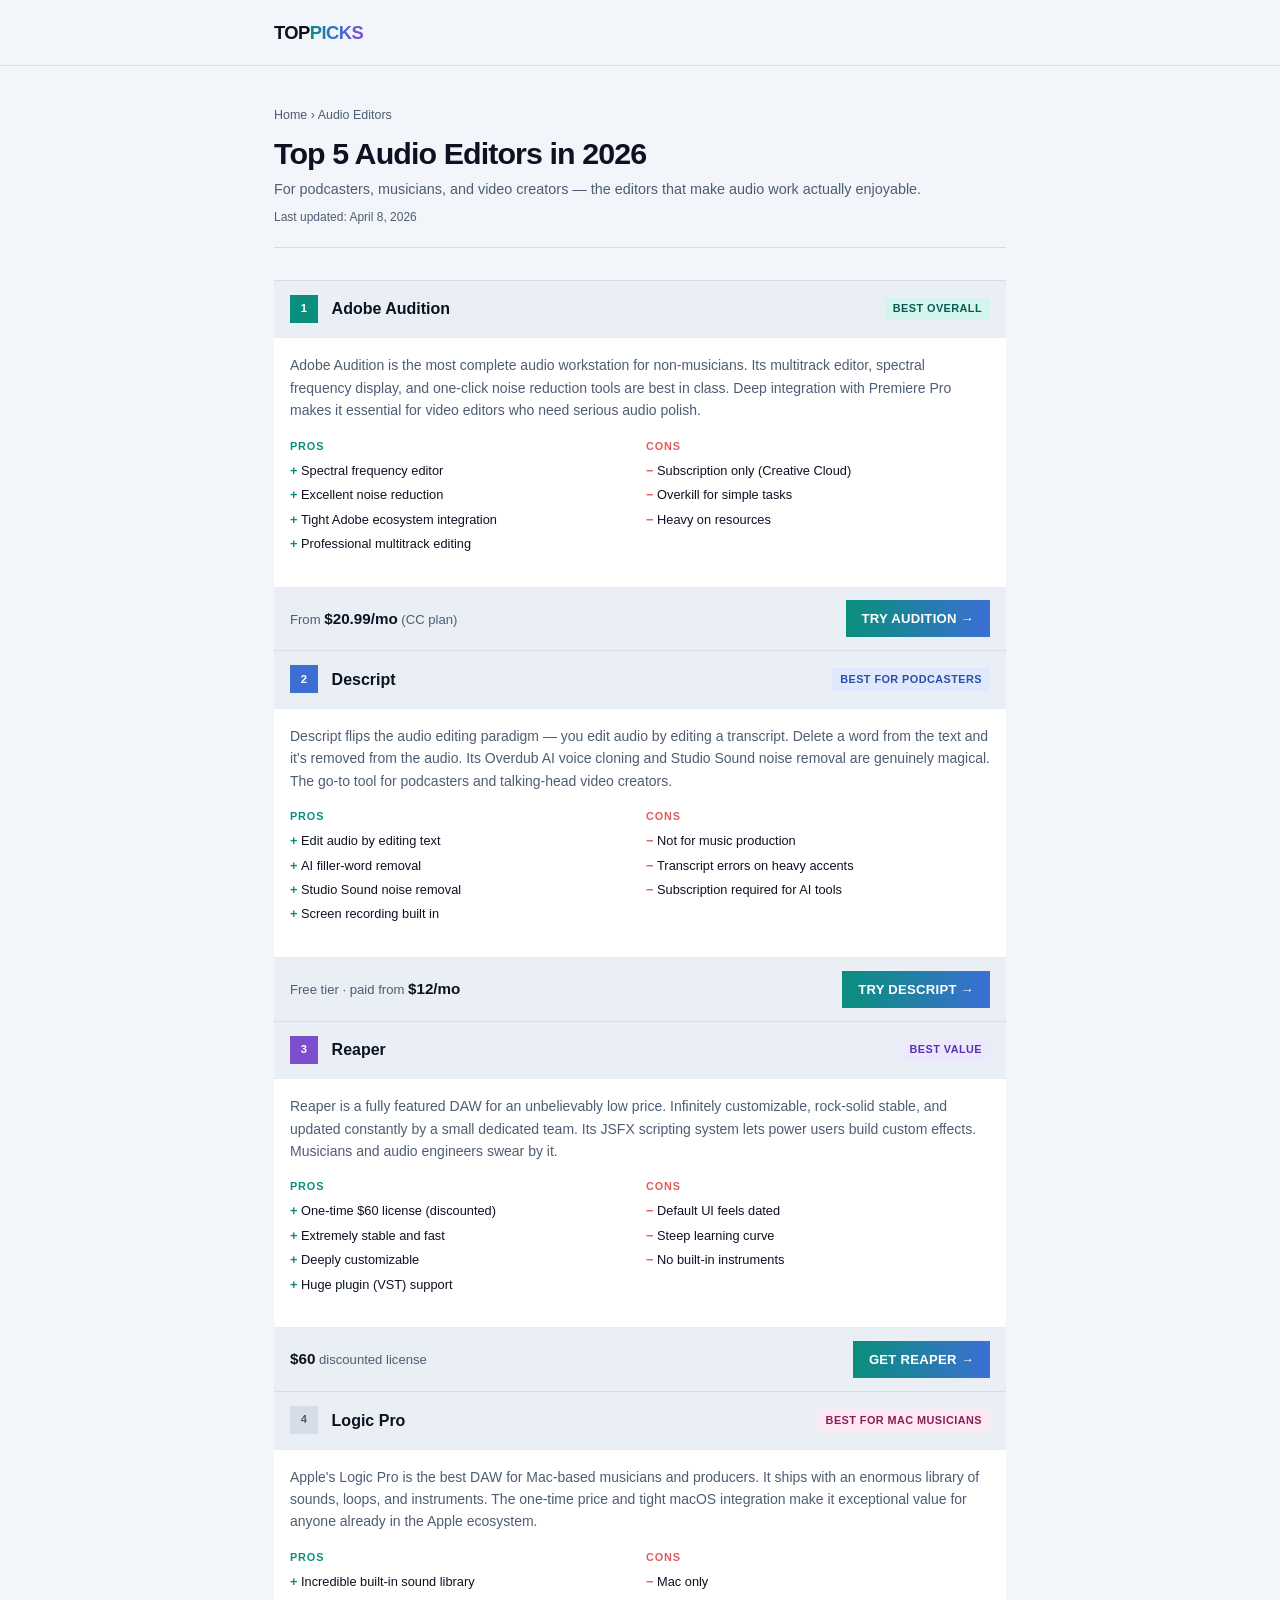
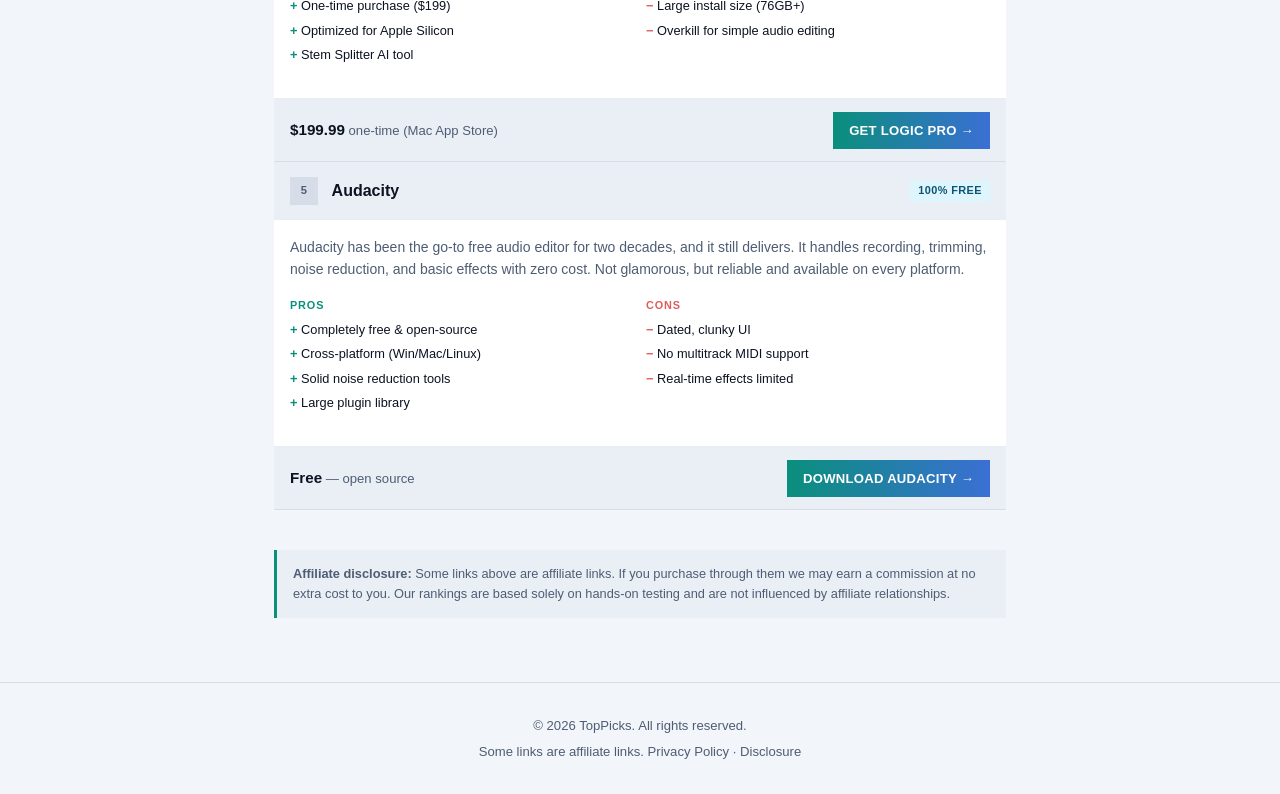
==== tops/audio-editors.html @ a7ff0e2b "buildvs" ====
<!DOCTYPE html>
<html lang="en">
<head>
  <meta charset="UTF-8" />
  <meta name="viewport" content="width=device-width, initial-scale=1.0" />
  <title>Top 5 Audio Editors in 2026 — TopPicks</title>
  <meta name="description" content="The 5 best audio editors in 2026: Adobe Audition, Audacity, Reaper, Logic Pro, and Descript — tested for podcasters, musicians, and creators." />
  <link rel="stylesheet" href="../style.css" />
</head>
<body>

  <header class="site-header">
    <div class="site-wrapper">
      <a class="site-logo" href="../index.html">Top<span>Picks</span></a>
    </div>
  </header>

  <main>
    <div class="site-wrapper">

      <div class="page-header">
        <p class="breadcrumb"><a href="../index.html">Home</a> › Audio Editors</p>
        <h1>Top 5 Audio Editors in 2026</h1>
        <p class="subtitle">For podcasters, musicians, and video creators — the editors that make audio work actually enjoyable.</p>
        <p class="updated">Last updated: April 8, 2026</p>
      </div>

      <div class="top-list">

        <!-- #1 -->
        <article class="top-card">
          <div class="top-card-header">
            <div class="rank-badge gold">1</div>
            <span class="top-card-name">Adobe Audition</span>
            <span class="top-card-badge badge-best">Best Overall</span>
          </div>
          <div class="top-card-body">
            <p class="top-card-desc">
              Adobe Audition is the most complete audio workstation for non-musicians. Its multitrack editor, spectral frequency display, and one-click noise reduction tools are best in class. Deep integration with Premiere Pro makes it essential for video editors who need serious audio polish.
            </p>
            <div class="pros-cons">
              <div class="pros">
                <strong>Pros</strong>
                <ul>
                  <li>Spectral frequency editor</li>
                  <li>Excellent noise reduction</li>
                  <li>Tight Adobe ecosystem integration</li>
                  <li>Professional multitrack editing</li>
                </ul>
              </div>
              <div class="cons">
                <strong>Cons</strong>
                <ul>
                  <li>Subscription only (Creative Cloud)</li>
                  <li>Overkill for simple tasks</li>
                  <li>Heavy on resources</li>
                </ul>
              </div>
            </div>
          </div>
          <div class="top-card-footer">
            <div class="price-label">From <strong>$20.99/mo</strong> (CC plan)</div>
            <a href="#" class="btn btn-primary">Try Audition →</a>
          </div>
        </article>

        <!-- #2 -->
        <article class="top-card">
          <div class="top-card-header">
            <div class="rank-badge silver">2</div>
            <span class="top-card-name">Descript</span>
            <span class="top-card-badge badge-popular">Best for Podcasters</span>
          </div>
          <div class="top-card-body">
            <p class="top-card-desc">
              Descript flips the audio editing paradigm — you edit audio by editing a transcript. Delete a word from the text and it's removed from the audio. Its Overdub AI voice cloning and Studio Sound noise removal are genuinely magical. The go-to tool for podcasters and talking-head video creators.
            </p>
            <div class="pros-cons">
              <div class="pros">
                <strong>Pros</strong>
                <ul>
                  <li>Edit audio by editing text</li>
                  <li>AI filler-word removal</li>
                  <li>Studio Sound noise removal</li>
                  <li>Screen recording built in</li>
                </ul>
              </div>
              <div class="cons">
                <strong>Cons</strong>
                <ul>
                  <li>Not for music production</li>
                  <li>Transcript errors on heavy accents</li>
                  <li>Subscription required for AI tools</li>
                </ul>
              </div>
            </div>
          </div>
          <div class="top-card-footer">
            <div class="price-label">Free tier · paid from <strong>$12/mo</strong></div>
            <a href="#" class="btn btn-primary">Try Descript →</a>
          </div>
        </article>

        <!-- #3 -->
        <article class="top-card">
          <div class="top-card-header">
            <div class="rank-badge bronze">3</div>
            <span class="top-card-name">Reaper</span>
            <span class="top-card-badge badge-value">Best Value</span>
          </div>
          <div class="top-card-body">
            <p class="top-card-desc">
              Reaper is a fully featured DAW for an unbelievably low price. Infinitely customizable, rock-solid stable, and updated constantly by a small dedicated team. Its JSFX scripting system lets power users build custom effects. Musicians and audio engineers swear by it.
            </p>
            <div class="pros-cons">
              <div class="pros">
                <strong>Pros</strong>
                <ul>
                  <li>One-time $60 license (discounted)</li>
                  <li>Extremely stable and fast</li>
                  <li>Deeply customizable</li>
                  <li>Huge plugin (VST) support</li>
                </ul>
              </div>
              <div class="cons">
                <strong>Cons</strong>
                <ul>
                  <li>Default UI feels dated</li>
                  <li>Steep learning curve</li>
                  <li>No built-in instruments</li>
                </ul>
              </div>
            </div>
          </div>
          <div class="top-card-footer">
            <div class="price-label"><strong>$60</strong> discounted license</div>
            <a href="#" class="btn btn-primary">Get Reaper →</a>
          </div>
        </article>

        <!-- #4 -->
        <article class="top-card">
          <div class="top-card-header">
            <div class="rank-badge">4</div>
            <span class="top-card-name">Logic Pro</span>
            <span class="top-card-badge badge-pro">Best for Mac Musicians</span>
          </div>
          <div class="top-card-body">
            <p class="top-card-desc">
              Apple's Logic Pro is the best DAW for Mac-based musicians and producers. It ships with an enormous library of sounds, loops, and instruments. The one-time price and tight macOS integration make it exceptional value for anyone already in the Apple ecosystem.
            </p>
            <div class="pros-cons">
              <div class="pros">
                <strong>Pros</strong>
                <ul>
                  <li>Incredible built-in sound library</li>
                  <li>One-time purchase ($199)</li>
                  <li>Optimized for Apple Silicon</li>
                  <li>Stem Splitter AI tool</li>
                </ul>
              </div>
              <div class="cons">
                <strong>Cons</strong>
                <ul>
                  <li>Mac only</li>
                  <li>Large install size (76GB+)</li>
                  <li>Overkill for simple audio editing</li>
                </ul>
              </div>
            </div>
          </div>
          <div class="top-card-footer">
            <div class="price-label"><strong>$199.99</strong> one-time (Mac App Store)</div>
            <a href="#" class="btn btn-primary">Get Logic Pro →</a>
          </div>
        </article>

        <!-- #5 -->
        <article class="top-card">
          <div class="top-card-header">
            <div class="rank-badge">5</div>
            <span class="top-card-name">Audacity</span>
            <span class="top-card-badge badge-free">100% Free</span>
          </div>
          <div class="top-card-body">
            <p class="top-card-desc">
              Audacity has been the go-to free audio editor for two decades, and it still delivers. It handles recording, trimming, noise reduction, and basic effects with zero cost. Not glamorous, but reliable and available on every platform.
            </p>
            <div class="pros-cons">
              <div class="pros">
                <strong>Pros</strong>
                <ul>
                  <li>Completely free & open-source</li>
                  <li>Cross-platform (Win/Mac/Linux)</li>
                  <li>Solid noise reduction tools</li>
                  <li>Large plugin library</li>
                </ul>
              </div>
              <div class="cons">
                <strong>Cons</strong>
                <ul>
                  <li>Dated, clunky UI</li>
                  <li>No multitrack MIDI support</li>
                  <li>Real-time effects limited</li>
                </ul>
              </div>
            </div>
          </div>
          <div class="top-card-footer">
            <div class="price-label"><strong>Free</strong> — open source</div>
            <a href="#" class="btn btn-primary">Download Audacity →</a>
          </div>
        </article>

      </div>

      <div class="disclaimer">
        <strong>Affiliate disclosure:</strong> Some links above are affiliate links. If you purchase through them we may earn a commission at no extra cost to you. Our rankings are based solely on hands-on testing and are not influenced by affiliate relationships.
      </div>

    </div>
  </main>

  <footer class="site-footer">
    <div class="site-wrapper">
      <p>&copy; 2026 TopPicks. All rights reserved.</p>
      <p>Some links are affiliate links. <a href="#">Privacy Policy</a> · <a href="#">Disclosure</a></p>
    </div>
  </footer>

</body>
</html>
---- style.css ----
/* =====================
   Aurora Borealis Theme
   ===================== */
:root {
  --bg: #f2f5f9;
  --bg-card: #ffffff;
  --bg-card-alt: #eaeff6;
  --text: #0c1221;
  --text-muted: #4e5d73;
  --border: #d6dde8;
  --border-subtle: #e8edf4;
  --accent: #0a8f7c;
  --accent-hover: #067060;
  --accent-text: #ffffff;
  --tag-bg: #d4f4ee;
  --tag-text: #0a6b5c;
  --rank-1: #0a8f7c;
  --rank-2: #3b6fd4;
  --rank-3: #7c4dcc;
  --aurora-a: #0a8f7c;
  --aurora-b: #3b6fd4;
  --aurora-c: #7c4dcc;
}

@media (prefers-color-scheme: dark) {
  :root {
    --bg: #070c14;
    --bg-card: #0d1422;
    --bg-card-alt: #111c2e;
    --text: #dce6f4;
    --text-muted: #5d7494;
    --border: #162030;
    --border-subtle: #111c2e;
    --accent: #2dd4bf;
    --accent-hover: #5eead4;
    --accent-text: #070c14;
    --tag-bg: #0d2a28;
    --tag-text: #2dd4bf;
    --rank-1: #2dd4bf;
    --rank-2: #60a5fa;
    --rank-3: #a78bfa;
    --aurora-a: #2dd4bf;
    --aurora-b: #60a5fa;
    --aurora-c: #a78bfa;
  }
}

/* =====================
   Reset & Base
   ===================== */
*, *::before, *::after {
  box-sizing: border-box;
  margin: 0;
  padding: 0;
}

html {
  font-size: 16px;
  -webkit-text-size-adjust: 100%;
}

body {
  background-color: var(--bg);
  color: var(--text);
  font-family: -apple-system, BlinkMacSystemFont, "Segoe UI", Roboto, "Helvetica Neue", Arial, sans-serif;
  line-height: 1.6;
  min-height: 100vh;
}

a {
  color: var(--accent);
  text-decoration: none;
}

a:hover {
  color: var(--accent-hover);
  text-decoration: underline;
}

/* =====================
   Layout
   ===================== */
.site-wrapper {
  max-width: 780px;
  margin: 0 auto;
  padding: 0 1rem;
}

/* =====================
   Site Header
   ===================== */
.site-header {
  border-bottom: 1px solid var(--border);
  padding: 1.1rem 0;
  margin-bottom: 2.5rem;
}

.site-header .site-wrapper {
  display: flex;
  align-items: center;
}

.site-logo {
  font-size: 1.15rem;
  font-weight: 800;
  color: var(--text);
  letter-spacing: -0.03em;
  text-transform: uppercase;
}

.site-logo span {
  background: linear-gradient(90deg, var(--aurora-a), var(--aurora-b), var(--aurora-c));
  -webkit-background-clip: text;
  -webkit-text-fill-color: transparent;
  background-clip: text;
}

/* =====================
   Site Footer
   ===================== */
.site-footer {
  border-top: 1px solid var(--border);
  margin-top: 4rem;
  padding: 2rem 0;
  color: var(--text-muted);
  font-size: 0.82rem;
  text-align: center;
}

.site-footer p + p {
  margin-top: 0.3rem;
}

.site-footer a {
  color: var(--text-muted);
}

.site-footer a:hover {
  color: var(--accent);
}

/* =====================
   Index Page — Post List
   ===================== */
.section-title {
  font-size: 0.7rem;
  font-weight: 700;
  letter-spacing: 0.1em;
  text-transform: uppercase;
  color: var(--text-muted);
  margin-bottom: 0.75rem;
}

.post-list {
  display: flex;
  flex-direction: column;
  border-top: 1px solid var(--border);
  margin-bottom: 2.5rem;
}

.post-card {
  display: flex;
  align-items: flex-start;
  gap: 1rem;
  padding: 1.1rem 0;
  border-bottom: 1px solid var(--border-subtle);
  transition: background 0.1s;
}

.post-card:hover .post-card-title a {
  color: var(--accent);
}

.post-card-icon {
  font-size: 1.5rem;
  line-height: 1;
  flex-shrink: 0;
  margin-top: 0.15rem;
  width: 2rem;
  text-align: center;
}

.post-card-body {
  flex: 1;
  min-width: 0;
}

.post-card-title {
  font-size: 0.975rem;
  font-weight: 600;
  color: var(--text);
  line-height: 1.3;
}

.post-card-title a {
  color: inherit;
  transition: color 0.1s;
}

.post-card-title a:hover {
  text-decoration: none;
}

.post-card-meta {
  font-size: 0.775rem;
  color: var(--text-muted);
  margin-top: 0.2rem;
}

.post-card-excerpt {
  font-size: 0.875rem;
  color: var(--text-muted);
  margin-top: 0.3rem;
  line-height: 1.5;
}

.post-card-arrow {
  color: var(--text-muted);
  font-size: 1rem;
  flex-shrink: 0;
  align-self: center;
}

/* Tag pill */
.tag {
  display: inline-block;
  background: var(--tag-bg);
  color: var(--tag-text);
  font-size: 0.68rem;
  font-weight: 700;
  letter-spacing: 0.05em;
  padding: 0.1rem 0.45rem;
  margin-right: 0.35rem;
  text-transform: uppercase;
}

/* =====================
   Top Page — Header
   ===================== */
.page-header {
  margin-bottom: 2rem;
  padding-bottom: 1.25rem;
  border-bottom: 1px solid var(--border);
}

.breadcrumb {
  font-size: 0.78rem;
  color: var(--text-muted);
  margin-bottom: 0.6rem;
}

.breadcrumb a {
  color: var(--text-muted);
}

.breadcrumb a:hover {
  color: var(--accent);
  text-decoration: none;
}

.page-header h1 {
  font-size: 1.5rem;
  font-weight: 800;
  line-height: 1.2;
  letter-spacing: -0.03em;
  margin-bottom: 0.4rem;
}

.page-header .subtitle {
  color: var(--text-muted);
  font-size: 0.9rem;
}

.page-header .updated {
  font-size: 0.75rem;
  color: var(--text-muted);
  margin-top: 0.4rem;
}

/* =====================
   Top Page — Ranking Cards
   ===================== */
.top-list {
  display: flex;
  flex-direction: column;
  gap: 0;
  margin-bottom: 2.5rem;
  border-top: 1px solid var(--border);
}

.top-card {
  background: var(--bg-card);
  border-bottom: 1px solid var(--border);
}

.top-card-header {
  display: flex;
  align-items: center;
  gap: 0.85rem;
  padding: 0.9rem 1rem;
  background: var(--bg-card-alt);
  border-bottom: 1px solid var(--border-subtle);
}

.rank-badge {
  font-size: 0.7rem;
  font-weight: 800;
  width: 1.75rem;
  height: 1.75rem;
  display: flex;
  align-items: center;
  justify-content: center;
  flex-shrink: 0;
  letter-spacing: 0.02em;
  color: var(--accent-text);
}

.rank-badge.gold   { background: var(--rank-1); }
.rank-badge.silver { background: var(--rank-2); }
.rank-badge.bronze { background: var(--rank-3); }
.rank-badge:not(.gold):not(.silver):not(.bronze) {
  background: var(--border);
  color: var(--text-muted);
}

.top-card-name {
  font-size: 1rem;
  font-weight: 700;
  flex: 1;
}

.top-card-badge {
  font-size: 0.68rem;
  font-weight: 700;
  padding: 0.15rem 0.5rem;
  letter-spacing: 0.04em;
  text-transform: uppercase;
  white-space: nowrap;
}

.badge-best    { background: #d4f4ee; color: #0a5c50; }
.badge-popular { background: #e0e8fb; color: #2a4eaa; }
.badge-value   { background: #ede9fc; color: #5a30b5; }
.badge-free    { background: #dff5fe; color: #0c5474; }
.badge-pro     { background: #fde8f4; color: #862155; }

@media (prefers-color-scheme: dark) {
  .badge-best    { background: #0b2e28; color: #2dd4bf; }
  .badge-popular { background: #0f1e3e; color: #60a5fa; }
  .badge-value   { background: #1c1040; color: #a78bfa; }
  .badge-free    { background: #082234; color: #38bdf8; }
  .badge-pro     { background: #2a0a1e; color: #f0abcb; }
}

.top-card-body {
  padding: 1rem 1rem;
}

.top-card-desc {
  font-size: 0.875rem;
  color: var(--text-muted);
  margin-bottom: 1rem;
  line-height: 1.6;
}

.pros-cons {
  display: grid;
  grid-template-columns: 1fr 1fr;
  gap: 0.75rem;
  margin-bottom: 1rem;
}

.pros, .cons {
  font-size: 0.8rem;
}

.pros strong, .cons strong {
  display: block;
  font-size: 0.68rem;
  font-weight: 700;
  letter-spacing: 0.08em;
  text-transform: uppercase;
  margin-bottom: 0.35rem;
}

.pros strong { color: var(--aurora-a); }
.cons strong { color: #e05c5c; }

.pros ul, .cons ul {
  list-style: none;
  display: flex;
  flex-direction: column;
  gap: 0.25rem;
}

.pros li::before { content: "+ "; color: var(--aurora-a); font-weight: 700; }
.cons li::before { content: "− "; color: #e05c5c; font-weight: 700; }

.top-card-footer {
  display: flex;
  align-items: center;
  justify-content: space-between;
  flex-wrap: wrap;
  gap: 0.75rem;
  padding: 0.8rem 1rem;
  border-top: 1px solid var(--border-subtle);
  background: var(--bg-card-alt);
}

.price-label {
  font-size: 0.82rem;
  color: var(--text-muted);
}

.price-label strong {
  color: var(--text);
  font-size: 0.95rem;
}

.btn {
  display: inline-block;
  padding: 0.5rem 1rem;
  font-size: 0.82rem;
  font-weight: 700;
  cursor: pointer;
  border: none;
  transition: opacity 0.15s;
  text-align: center;
  letter-spacing: 0.02em;
  text-transform: uppercase;
}

.btn-primary {
  background: linear-gradient(90deg, var(--aurora-a), var(--aurora-b));
  color: #fff;
}

.btn-primary:hover {
  opacity: 0.85;
  color: #fff;
  text-decoration: none;
}

/* =====================
   Disclaimer box
   ===================== */
.disclaimer {
  border-left: 3px solid var(--accent);
  padding: 0.85rem 1rem;
  font-size: 0.8rem;
  color: var(--text-muted);
  line-height: 1.6;
  margin-bottom: 2rem;
  background: var(--bg-card-alt);
}

/* =====================
   Responsive — Tablet+
   ===================== */
@media (min-width: 600px) {
  .site-wrapper {
    padding: 0 1.5rem;
  }

  .page-header h1 {
    font-size: 1.9rem;
  }
}
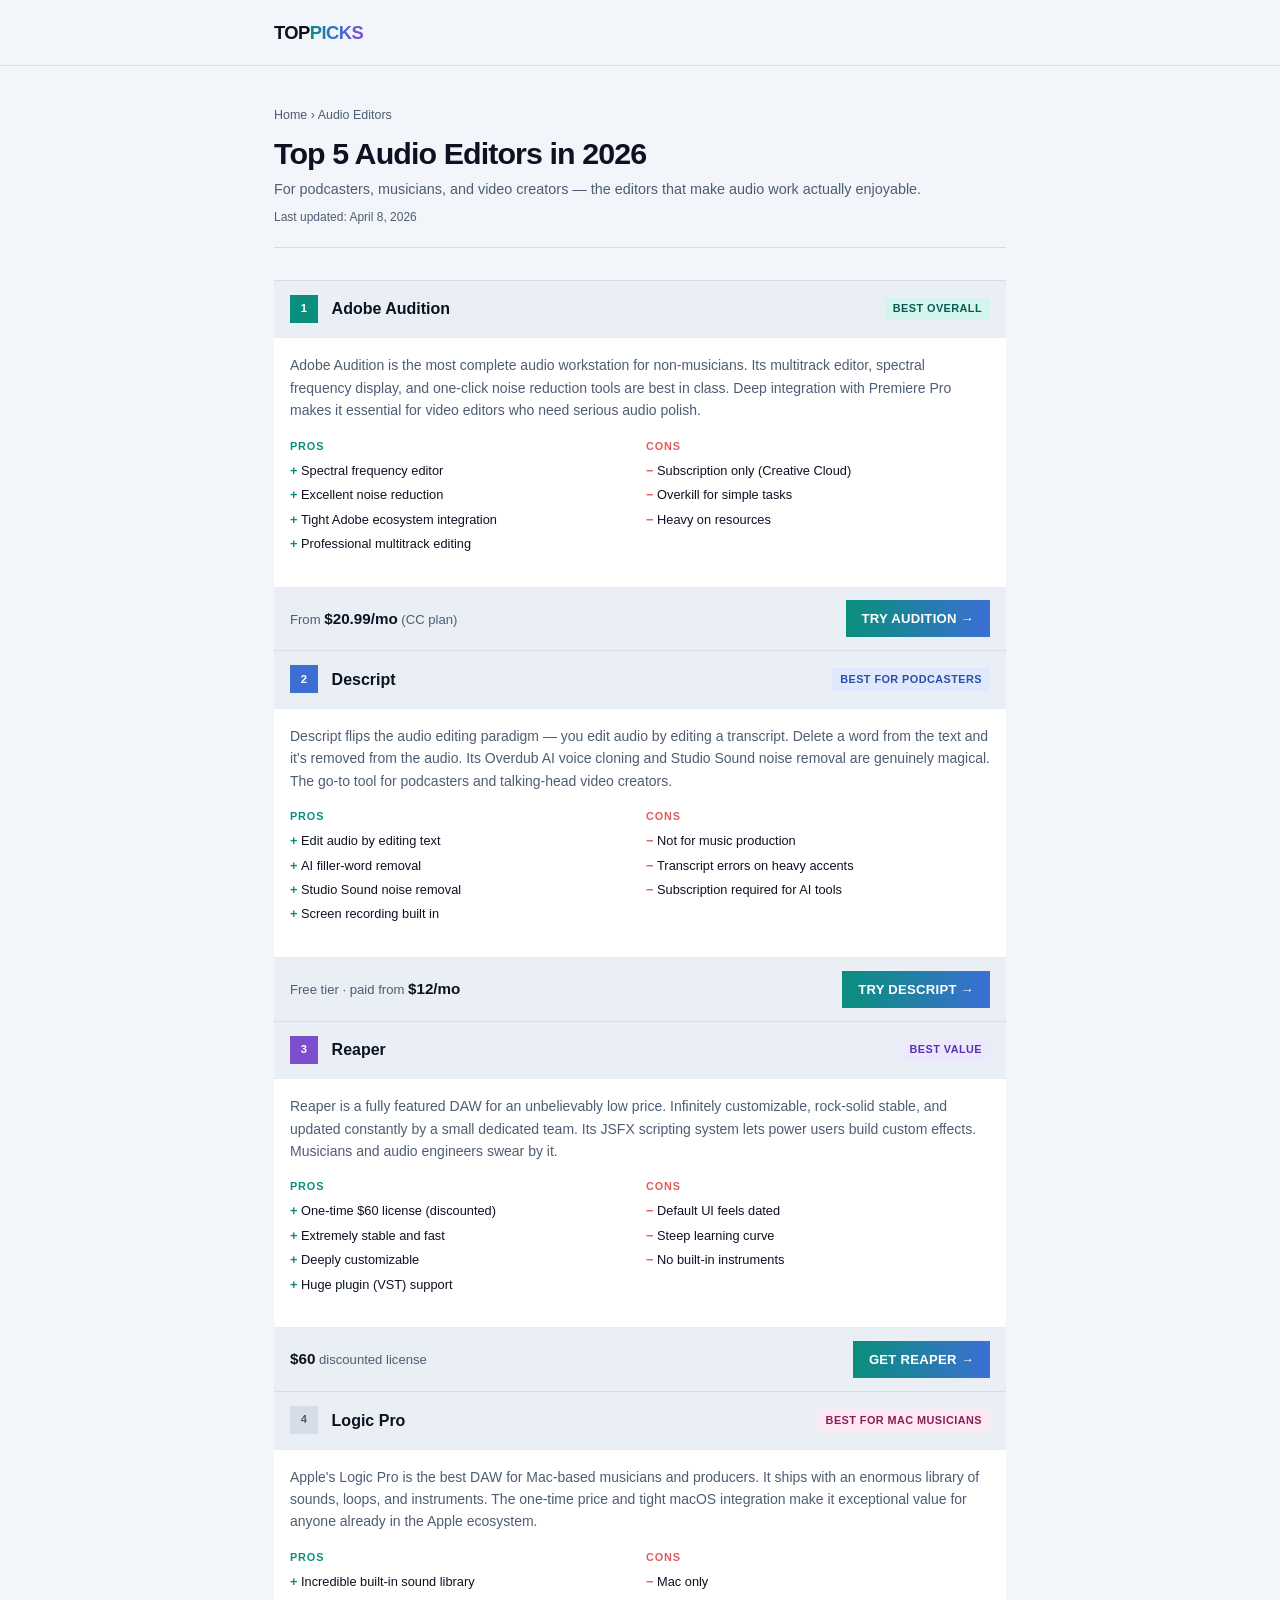
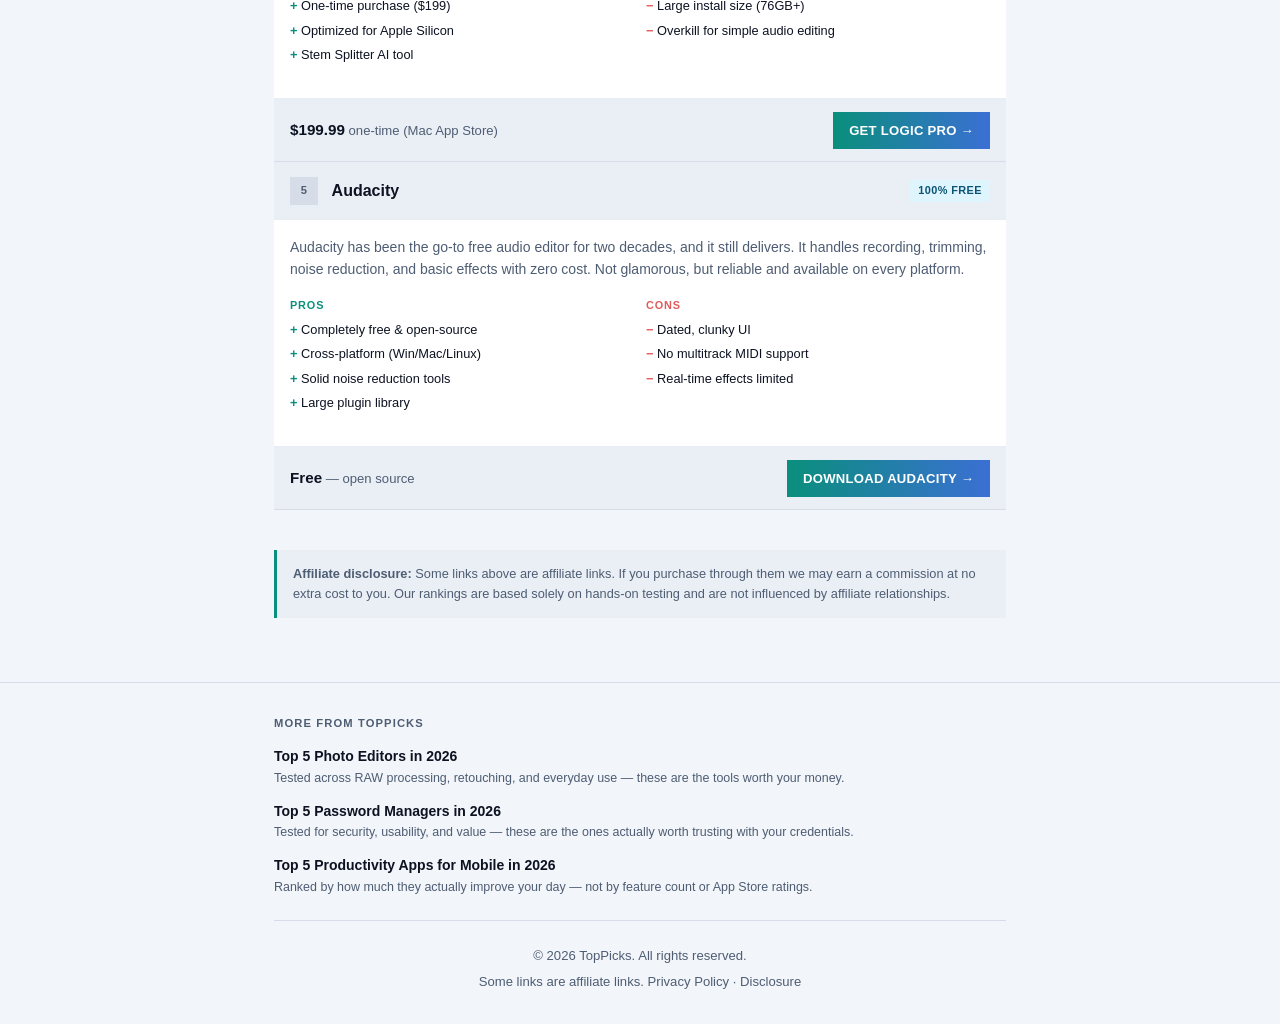
==== commit 509b7be2: "build" ====
--- a/tops/audio-editors.html
+++ b/tops/audio-editors.html
@@ -223,10 +223,34 @@
 
   <footer class="site-footer">
     <div class="site-wrapper">
+      <div class="more-tops" id="more-tops" data-current="audio-editors.html">
+        <p class="more-tops-title">More from TopPicks</p>
+        <div class="more-tops-list" id="more-tops-list"></div>
+      </div>
       <p>&copy; 2026 TopPicks. All rights reserved.</p>
       <p>Some links are affiliate links. <a href="#">Privacy Policy</a> · <a href="#">Disclosure</a></p>
     </div>
   </footer>
 
+  <script src="../db/alltops.js"></script>
+  <script>
+  (function () {
+    var container = document.getElementById('more-tops');
+    var list = document.getElementById('more-tops-list');
+    var current = container.getAttribute('data-current');
+    var others = allTops.filter(function (t) { return t.url !== current; });
+    for (var i = others.length - 1; i > 0; i--) {
+      var j = Math.floor(Math.random() * (i + 1));
+      var tmp = others[i]; others[i] = others[j]; others[j] = tmp;
+    }
+    others.slice(0, 3).forEach(function (top) {
+      var item = document.createElement('div');
+      item.className = 'more-tops-item';
+      item.innerHTML = '<a href="' + top.url + '">' + top.title + '</a><p>' + top.description + '</p>';
+      list.appendChild(item);
+    });
+  })();
+  </script>
+
 </body>
 </html>
--- a/style.css
+++ b/style.css
@@ -455,6 +455,52 @@
 }
 
 /* =====================
+   Suggested Tops (Footer)
+   ===================== */
+.more-tops {
+  border-bottom: 1px solid var(--border);
+  padding-bottom: 1.5rem;
+  margin-bottom: 1.5rem;
+  text-align: left;
+}
+
+.more-tops-title {
+  font-size: 0.7rem;
+  font-weight: 700;
+  letter-spacing: 0.1em;
+  text-transform: uppercase;
+  color: var(--text-muted);
+  margin-bottom: 0.75rem;
+}
+
+.more-tops-list {
+  display: flex;
+  flex-direction: column;
+  gap: 0.75rem;
+}
+
+.more-tops-item a {
+  display: block;
+  font-size: 0.875rem;
+  font-weight: 600;
+  color: var(--text);
+  margin-bottom: 0.15rem;
+  transition: color 0.1s;
+}
+
+.more-tops-item a:hover {
+  color: var(--accent);
+  text-decoration: none;
+}
+
+.more-tops-item p {
+  font-size: 0.78rem;
+  color: var(--text-muted);
+  line-height: 1.4;
+  margin: 0;
+}
+
+/* =====================
    Responsive — Tablet+
    ===================== */
 @media (min-width: 600px) {
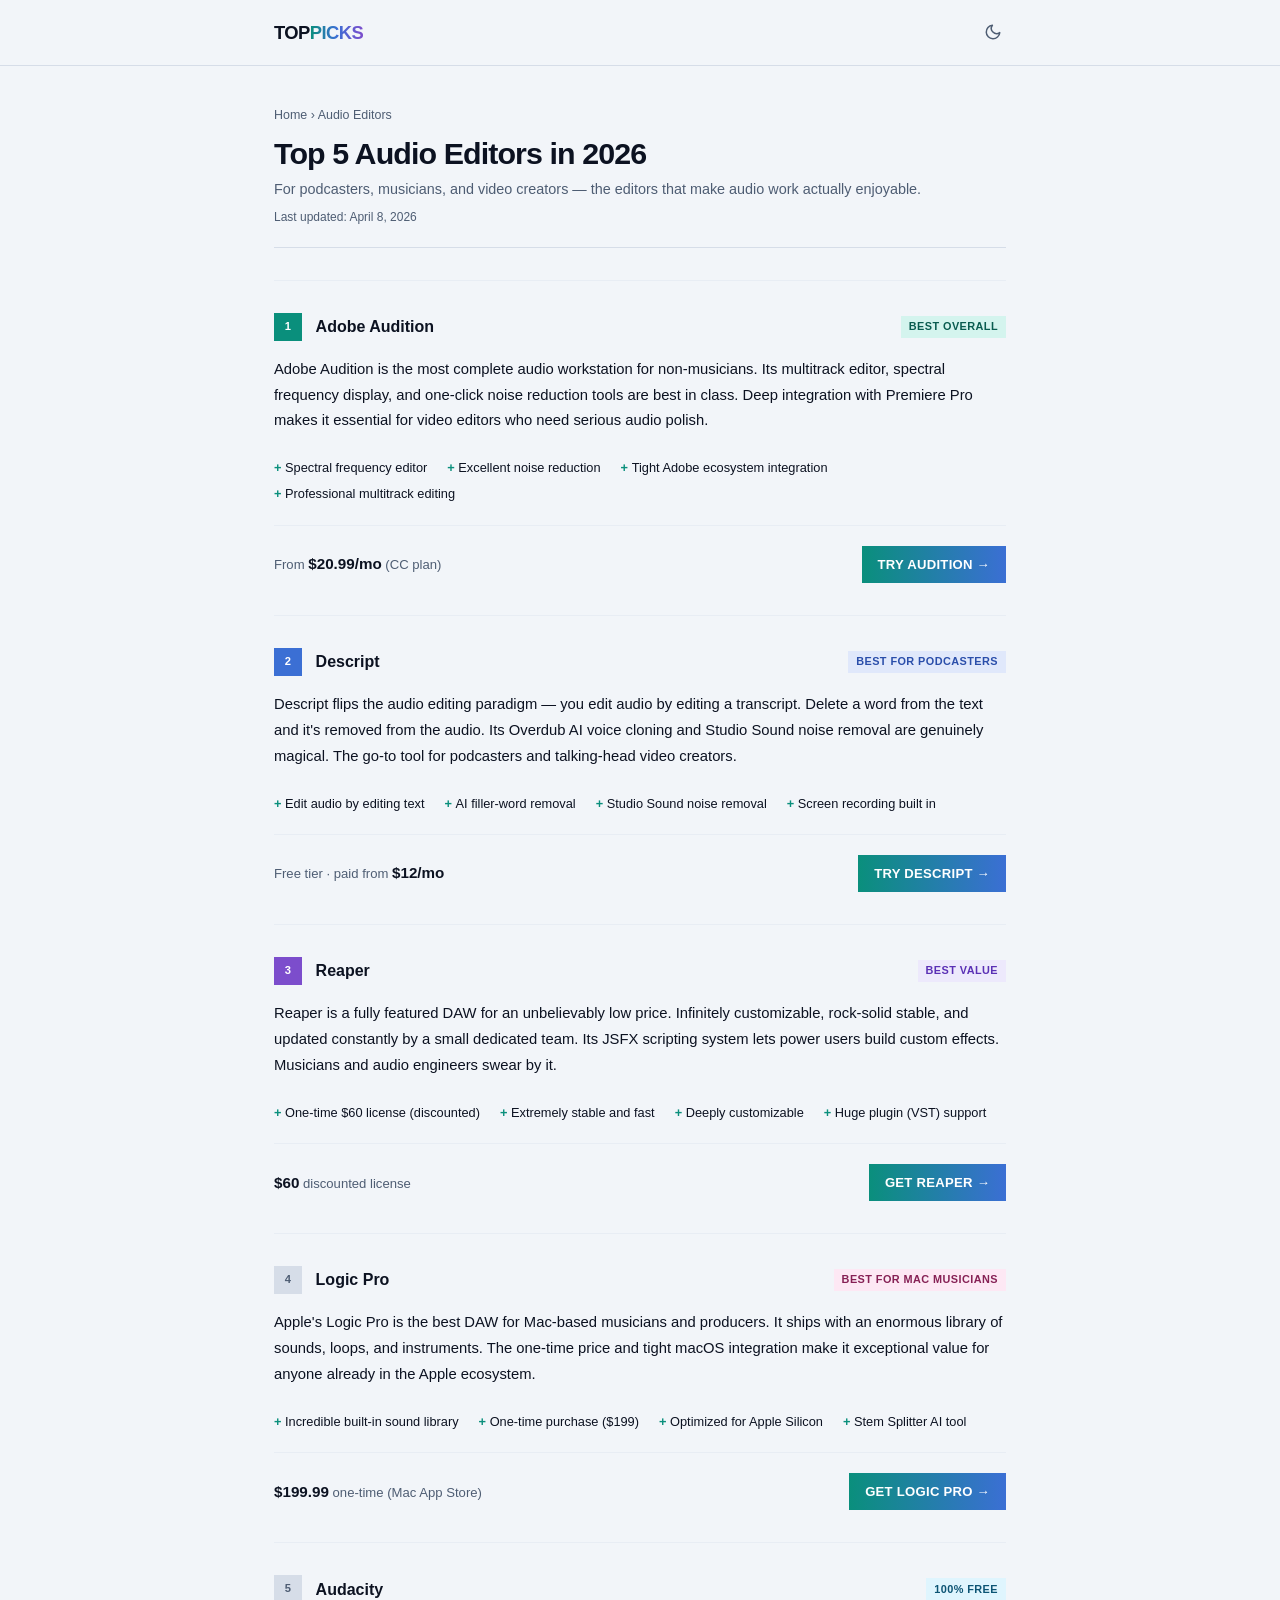
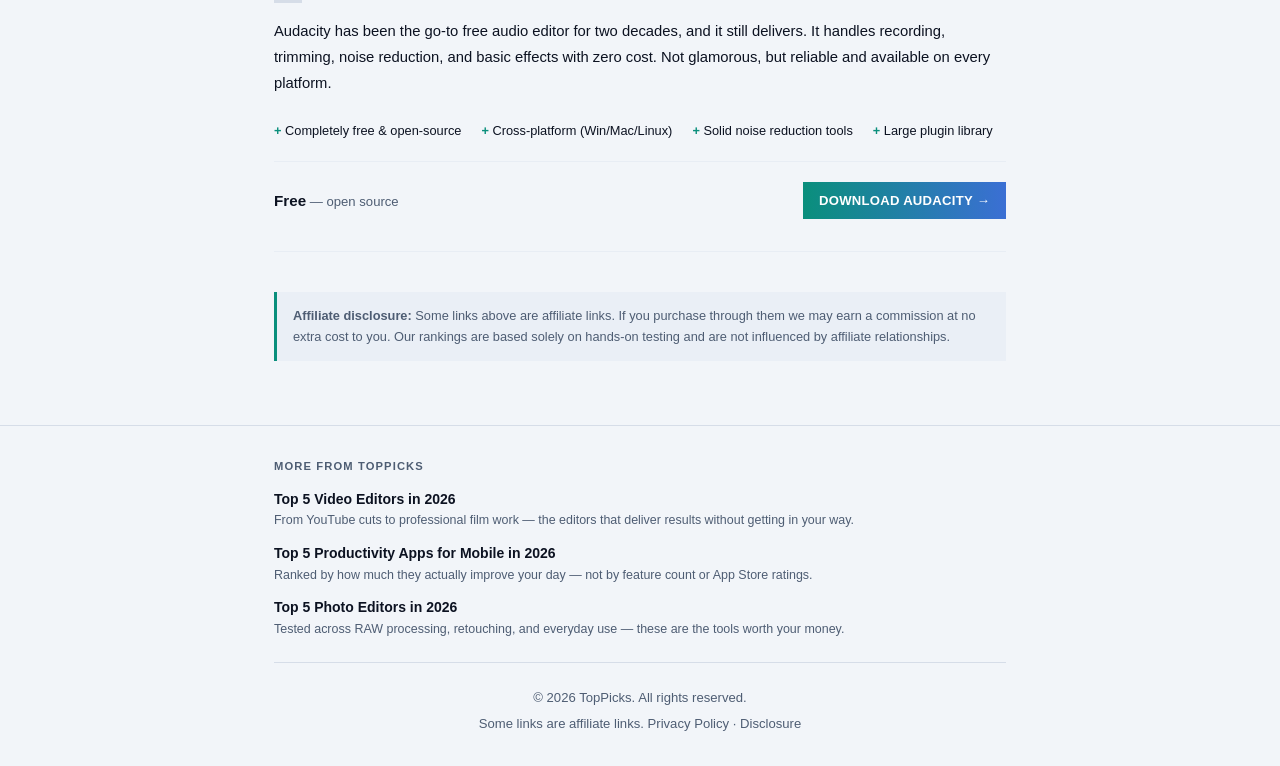
==== commit 07d7ead5: "updates" ====
--- a/tops/audio-editors.html
+++ b/tops/audio-editors.html
@@ -5,6 +5,7 @@
   <meta name="viewport" content="width=device-width, initial-scale=1.0" />
   <title>Top 5 Audio Editors in 2026 — TopPicks</title>
   <meta name="description" content="The 5 best audio editors in 2026: Adobe Audition, Audacity, Reaper, Logic Pro, and Descript — tested for podcasters, musicians, and creators." />
+  <script>document.documentElement.setAttribute('data-theme',localStorage.getItem('theme')||(window.matchMedia('(prefers-color-scheme:dark)').matches?'dark':'light'));</script>
   <link rel="stylesheet" href="../style.css" />
 </head>
 <body>
@@ -12,6 +13,10 @@
   <header class="site-header">
     <div class="site-wrapper">
       <a class="site-logo" href="../index.html">Top<span>Picks</span></a>
+      <button class="theme-toggle" id="theme-toggle" aria-label="Toggle theme">
+        <svg class="icon-sun" width="18" height="18" viewBox="0 0 24 24" fill="none" stroke="currentColor" stroke-width="2" stroke-linecap="round" stroke-linejoin="round" aria-hidden="true"><circle cx="12" cy="12" r="5"/><line x1="12" y1="1" x2="12" y2="3"/><line x1="12" y1="21" x2="12" y2="23"/><line x1="4.22" y1="4.22" x2="5.64" y2="5.64"/><line x1="18.36" y1="18.36" x2="19.78" y2="19.78"/><line x1="1" y1="12" x2="3" y2="12"/><line x1="21" y1="12" x2="23" y2="12"/><line x1="4.22" y1="19.78" x2="5.64" y2="18.36"/><line x1="18.36" y1="5.64" x2="19.78" y2="4.22"/></svg>
+        <svg class="icon-moon" width="18" height="18" viewBox="0 0 24 24" fill="none" stroke="currentColor" stroke-width="2" stroke-linecap="round" stroke-linejoin="round" aria-hidden="true"><path d="M21 12.79A9 9 0 1 1 11.21 3 7 7 0 0 0 21 12.79z"/></svg>
+      </button>
     </div>
   </header>
 
@@ -38,24 +43,13 @@
             <p class="top-card-desc">
               Adobe Audition is the most complete audio workstation for non-musicians. Its multitrack editor, spectral frequency display, and one-click noise reduction tools are best in class. Deep integration with Premiere Pro makes it essential for video editors who need serious audio polish.
             </p>
-            <div class="pros-cons">
-              <div class="pros">
-                <strong>Pros</strong>
-                <ul>
-                  <li>Spectral frequency editor</li>
-                  <li>Excellent noise reduction</li>
-                  <li>Tight Adobe ecosystem integration</li>
-                  <li>Professional multitrack editing</li>
-                </ul>
-              </div>
-              <div class="cons">
-                <strong>Cons</strong>
-                <ul>
-                  <li>Subscription only (Creative Cloud)</li>
-                  <li>Overkill for simple tasks</li>
-                  <li>Heavy on resources</li>
-                </ul>
-              </div>
+            <div class="pros">
+              <ul>
+                <li>Spectral frequency editor</li>
+                <li>Excellent noise reduction</li>
+                <li>Tight Adobe ecosystem integration</li>
+                <li>Professional multitrack editing</li>
+              </ul>
             </div>
           </div>
           <div class="top-card-footer">
@@ -75,24 +69,13 @@
             <p class="top-card-desc">
               Descript flips the audio editing paradigm — you edit audio by editing a transcript. Delete a word from the text and it's removed from the audio. Its Overdub AI voice cloning and Studio Sound noise removal are genuinely magical. The go-to tool for podcasters and talking-head video creators.
             </p>
-            <div class="pros-cons">
-              <div class="pros">
-                <strong>Pros</strong>
-                <ul>
-                  <li>Edit audio by editing text</li>
-                  <li>AI filler-word removal</li>
-                  <li>Studio Sound noise removal</li>
-                  <li>Screen recording built in</li>
-                </ul>
-              </div>
-              <div class="cons">
-                <strong>Cons</strong>
-                <ul>
-                  <li>Not for music production</li>
-                  <li>Transcript errors on heavy accents</li>
-                  <li>Subscription required for AI tools</li>
-                </ul>
-              </div>
+            <div class="pros">
+              <ul>
+                <li>Edit audio by editing text</li>
+                <li>AI filler-word removal</li>
+                <li>Studio Sound noise removal</li>
+                <li>Screen recording built in</li>
+              </ul>
             </div>
           </div>
           <div class="top-card-footer">
@@ -112,24 +95,13 @@
             <p class="top-card-desc">
               Reaper is a fully featured DAW for an unbelievably low price. Infinitely customizable, rock-solid stable, and updated constantly by a small dedicated team. Its JSFX scripting system lets power users build custom effects. Musicians and audio engineers swear by it.
             </p>
-            <div class="pros-cons">
-              <div class="pros">
-                <strong>Pros</strong>
-                <ul>
-                  <li>One-time $60 license (discounted)</li>
-                  <li>Extremely stable and fast</li>
-                  <li>Deeply customizable</li>
-                  <li>Huge plugin (VST) support</li>
-                </ul>
-              </div>
-              <div class="cons">
-                <strong>Cons</strong>
-                <ul>
-                  <li>Default UI feels dated</li>
-                  <li>Steep learning curve</li>
-                  <li>No built-in instruments</li>
-                </ul>
-              </div>
+            <div class="pros">
+              <ul>
+                <li>One-time $60 license (discounted)</li>
+                <li>Extremely stable and fast</li>
+                <li>Deeply customizable</li>
+                <li>Huge plugin (VST) support</li>
+              </ul>
             </div>
           </div>
           <div class="top-card-footer">
@@ -149,24 +121,13 @@
             <p class="top-card-desc">
               Apple's Logic Pro is the best DAW for Mac-based musicians and producers. It ships with an enormous library of sounds, loops, and instruments. The one-time price and tight macOS integration make it exceptional value for anyone already in the Apple ecosystem.
             </p>
-            <div class="pros-cons">
-              <div class="pros">
-                <strong>Pros</strong>
-                <ul>
-                  <li>Incredible built-in sound library</li>
-                  <li>One-time purchase ($199)</li>
-                  <li>Optimized for Apple Silicon</li>
-                  <li>Stem Splitter AI tool</li>
-                </ul>
-              </div>
-              <div class="cons">
-                <strong>Cons</strong>
-                <ul>
-                  <li>Mac only</li>
-                  <li>Large install size (76GB+)</li>
-                  <li>Overkill for simple audio editing</li>
-                </ul>
-              </div>
+            <div class="pros">
+              <ul>
+                <li>Incredible built-in sound library</li>
+                <li>One-time purchase ($199)</li>
+                <li>Optimized for Apple Silicon</li>
+                <li>Stem Splitter AI tool</li>
+              </ul>
             </div>
           </div>
           <div class="top-card-footer">
@@ -186,24 +147,13 @@
             <p class="top-card-desc">
               Audacity has been the go-to free audio editor for two decades, and it still delivers. It handles recording, trimming, noise reduction, and basic effects with zero cost. Not glamorous, but reliable and available on every platform.
             </p>
-            <div class="pros-cons">
-              <div class="pros">
-                <strong>Pros</strong>
-                <ul>
-                  <li>Completely free & open-source</li>
-                  <li>Cross-platform (Win/Mac/Linux)</li>
-                  <li>Solid noise reduction tools</li>
-                  <li>Large plugin library</li>
-                </ul>
-              </div>
-              <div class="cons">
-                <strong>Cons</strong>
-                <ul>
-                  <li>Dated, clunky UI</li>
-                  <li>No multitrack MIDI support</li>
-                  <li>Real-time effects limited</li>
-                </ul>
-              </div>
+            <div class="pros">
+              <ul>
+                <li>Completely free & open-source</li>
+                <li>Cross-platform (Win/Mac/Linux)</li>
+                <li>Solid noise reduction tools</li>
+                <li>Large plugin library</li>
+              </ul>
             </div>
           </div>
           <div class="top-card-footer">
@@ -232,6 +182,7 @@
     </div>
   </footer>
 
+  <script>document.getElementById('theme-toggle').addEventListener('click',function(){var n=document.documentElement.getAttribute('data-theme')==='dark'?'light':'dark';document.documentElement.setAttribute('data-theme',n);localStorage.setItem('theme',n);});</script>
   <script src="../db/alltops.js"></script>
   <script>
   (function () {
--- a/style.css
+++ b/style.css
@@ -23,7 +23,7 @@
 }
 
 @media (prefers-color-scheme: dark) {
-  :root {
+  html:not([data-theme="light"]) {
     --bg: #070c14;
     --bg-card: #0d1422;
     --bg-card-alt: #111c2e;
@@ -45,6 +45,27 @@
   }
 }
 
+html[data-theme="dark"] {
+  --bg: #070c14;
+  --bg-card: #0d1422;
+  --bg-card-alt: #111c2e;
+  --text: #dce6f4;
+  --text-muted: #5d7494;
+  --border: #162030;
+  --border-subtle: #111c2e;
+  --accent: #2dd4bf;
+  --accent-hover: #5eead4;
+  --accent-text: #070c14;
+  --tag-bg: #0d2a28;
+  --tag-text: #2dd4bf;
+  --rank-1: #2dd4bf;
+  --rank-2: #60a5fa;
+  --rank-3: #a78bfa;
+  --aurora-a: #2dd4bf;
+  --aurora-b: #60a5fa;
+  --aurora-c: #a78bfa;
+}
+
 /* =====================
    Reset & Base
    ===================== */
@@ -98,6 +119,7 @@
 .site-header .site-wrapper {
   display: flex;
   align-items: center;
+  justify-content: space-between;
 }
 
 .site-logo {
@@ -283,23 +305,24 @@
 .top-list {
   display: flex;
   flex-direction: column;
-  gap: 0;
   margin-bottom: 2.5rem;
-  border-top: 1px solid var(--border);
 }
 
 .top-card {
-  background: var(--bg-card);
-  border-bottom: 1px solid var(--border);
+  padding: 2rem 0;
+  border-bottom: 1px solid var(--border-subtle);
+}
+
+.top-card:first-child {
+  border-top: 1px solid var(--border-subtle);
 }
 
 .top-card-header {
   display: flex;
   align-items: center;
   gap: 0.85rem;
-  padding: 0.9rem 1rem;
-  background: var(--bg-card-alt);
-  border-bottom: 1px solid var(--border-subtle);
+  padding: 0;
+  margin-bottom: 1rem;
 }
 
 .rank-badge {
@@ -345,56 +368,43 @@
 .badge-pro     { background: #fde8f4; color: #862155; }
 
 @media (prefers-color-scheme: dark) {
-  .badge-best    { background: #0b2e28; color: #2dd4bf; }
-  .badge-popular { background: #0f1e3e; color: #60a5fa; }
-  .badge-value   { background: #1c1040; color: #a78bfa; }
-  .badge-free    { background: #082234; color: #38bdf8; }
-  .badge-pro     { background: #2a0a1e; color: #f0abcb; }
-}
+  html:not([data-theme="light"]) .badge-best    { background: #0b2e28; color: #2dd4bf; }
+  html:not([data-theme="light"]) .badge-popular { background: #0f1e3e; color: #60a5fa; }
+  html:not([data-theme="light"]) .badge-value   { background: #1c1040; color: #a78bfa; }
+  html:not([data-theme="light"]) .badge-free    { background: #082234; color: #38bdf8; }
+  html:not([data-theme="light"]) .badge-pro     { background: #2a0a1e; color: #f0abcb; }
+}
+
+html[data-theme="dark"] .badge-best    { background: #0b2e28; color: #2dd4bf; }
+html[data-theme="dark"] .badge-popular { background: #0f1e3e; color: #60a5fa; }
+html[data-theme="dark"] .badge-value   { background: #1c1040; color: #a78bfa; }
+html[data-theme="dark"] .badge-free    { background: #082234; color: #38bdf8; }
+html[data-theme="dark"] .badge-pro     { background: #2a0a1e; color: #f0abcb; }
 
 .top-card-body {
-  padding: 1rem 1rem;
+  padding: 0;
 }
 
 .top-card-desc {
-  font-size: 0.875rem;
-  color: var(--text-muted);
-  margin-bottom: 1rem;
-  line-height: 1.6;
-}
-
-.pros-cons {
-  display: grid;
-  grid-template-columns: 1fr 1fr;
-  gap: 0.75rem;
-  margin-bottom: 1rem;
-}
-
-.pros, .cons {
+  font-size: 0.925rem;
+  color: var(--text);
+  margin-bottom: 1.5rem;
+  line-height: 1.75;
+}
+
+.pros {
   font-size: 0.8rem;
-}
-
-.pros strong, .cons strong {
-  display: block;
-  font-size: 0.68rem;
-  font-weight: 700;
-  letter-spacing: 0.08em;
-  text-transform: uppercase;
-  margin-bottom: 0.35rem;
-}
-
-.pros strong { color: var(--aurora-a); }
-.cons strong { color: #e05c5c; }
-
-.pros ul, .cons ul {
+  margin-bottom: 1.25rem;
+}
+
+.pros ul {
   list-style: none;
   display: flex;
-  flex-direction: column;
-  gap: 0.25rem;
+  flex-wrap: wrap;
+  gap: 0.35rem 1.25rem;
 }
 
 .pros li::before { content: "+ "; color: var(--aurora-a); font-weight: 700; }
-.cons li::before { content: "− "; color: #e05c5c; font-weight: 700; }
 
 .top-card-footer {
   display: flex;
@@ -402,9 +412,8 @@
   justify-content: space-between;
   flex-wrap: wrap;
   gap: 0.75rem;
-  padding: 0.8rem 1rem;
+  padding: 1.25rem 0 0;
   border-top: 1px solid var(--border-subtle);
-  background: var(--bg-card-alt);
 }
 
 .price-label {
@@ -455,6 +464,34 @@
 }
 
 /* =====================
+   Theme Toggle Button
+   ===================== */
+.theme-toggle {
+  background: none;
+  border: none;
+  cursor: pointer;
+  color: var(--text-muted);
+  padding: 0.25rem;
+  display: flex;
+  align-items: center;
+  justify-content: center;
+  transition: color 0.15s;
+  flex-shrink: 0;
+}
+
+.theme-toggle:hover {
+  color: var(--accent);
+}
+
+/* Light mode: show moon (click → go dark) */
+html[data-theme="light"] .theme-toggle .icon-sun  { display: none; }
+html[data-theme="light"] .theme-toggle .icon-moon { display: block; }
+
+/* Dark mode: show sun (click → go light) */
+html[data-theme="dark"] .theme-toggle .icon-sun  { display: block; }
+html[data-theme="dark"] .theme-toggle .icon-moon { display: none; }
+
+/* =====================
    Suggested Tops (Footer)
    ===================== */
 .more-tops {
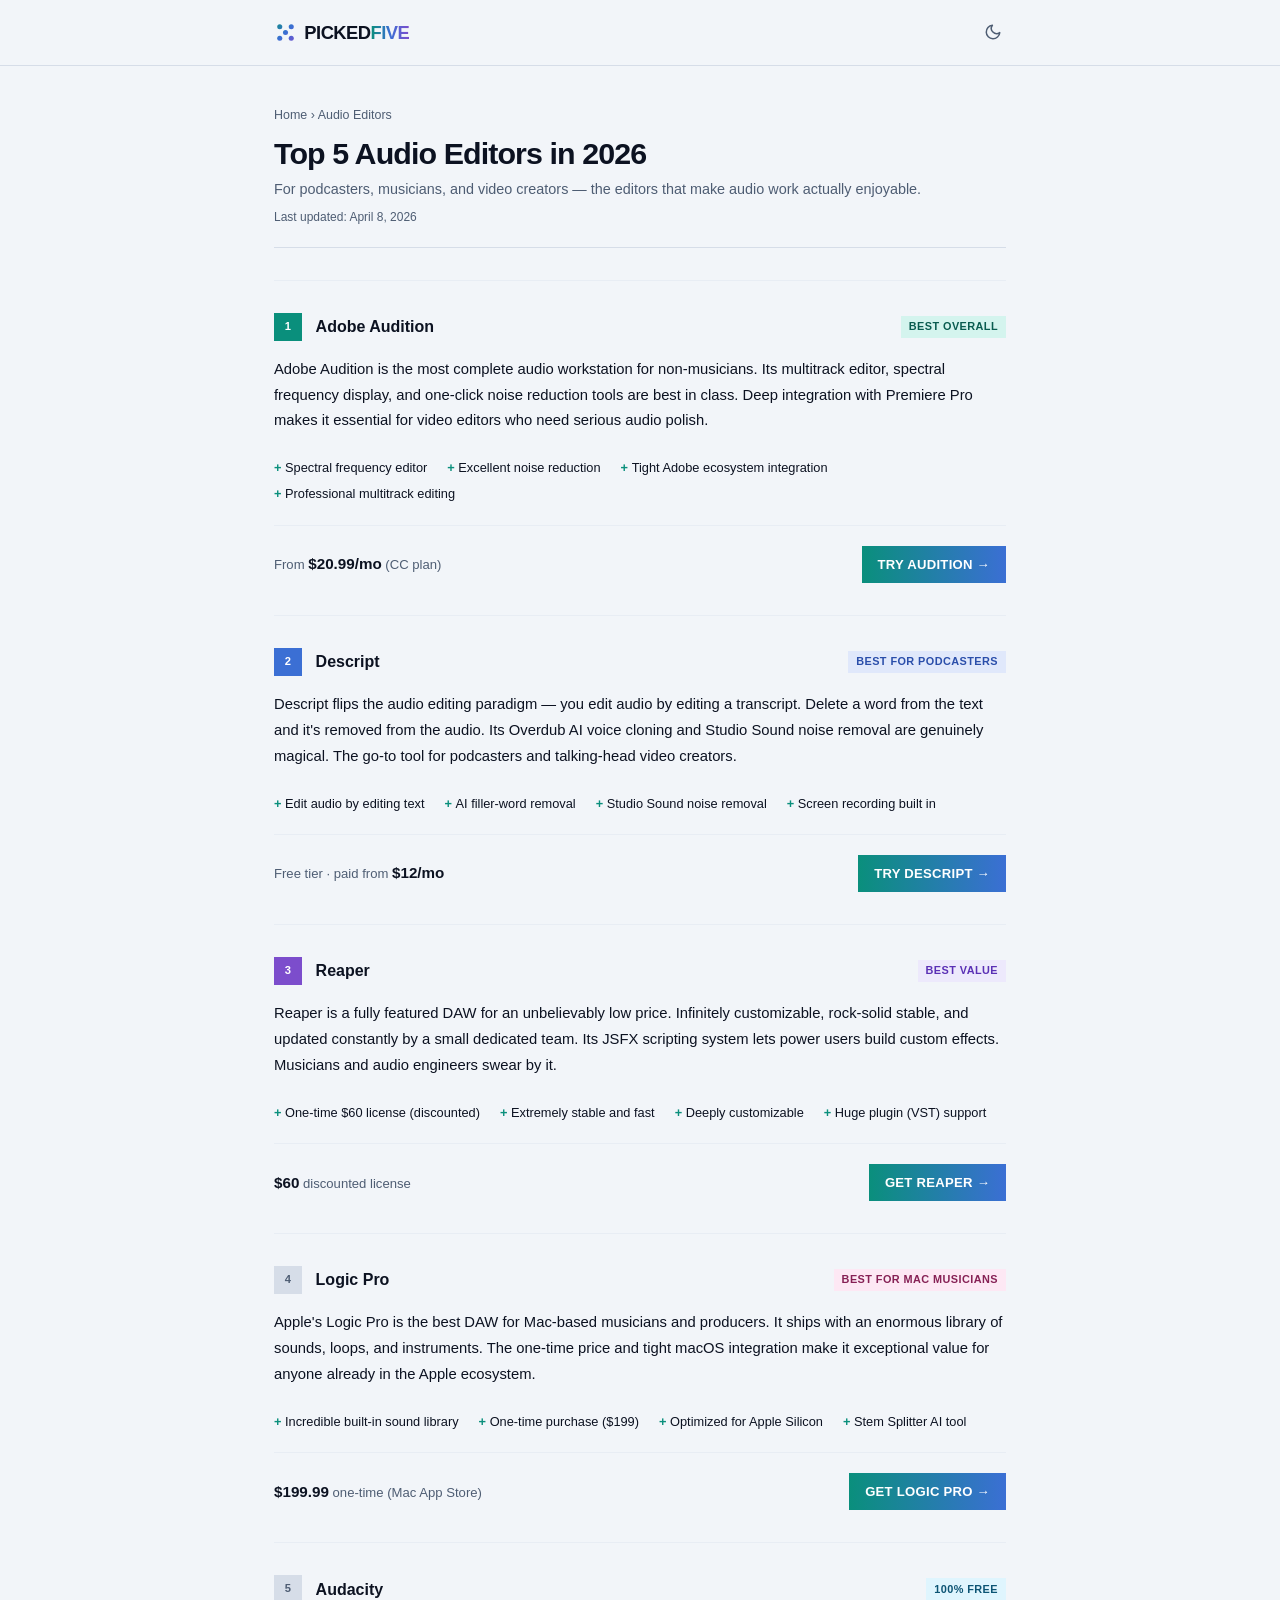
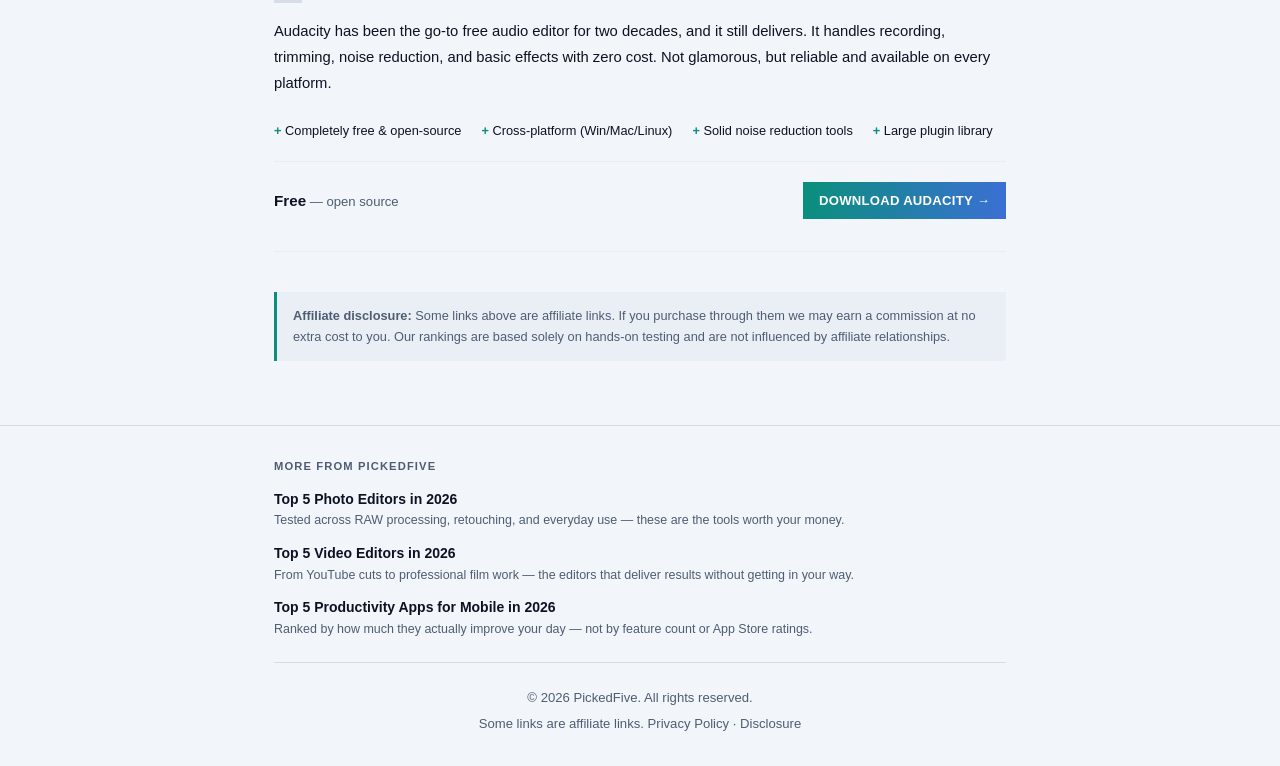
==== commit 24ea62d7: "dd" ====
--- a/tops/audio-editors.html
+++ b/tops/audio-editors.html
@@ -3,7 +3,7 @@
 <head>
   <meta charset="UTF-8" />
   <meta name="viewport" content="width=device-width, initial-scale=1.0" />
-  <title>Top 5 Audio Editors in 2026 — TopPicks</title>
+  <title>Top 5 Audio Editors in 2026 — PickedFive</title>
   <meta name="description" content="The 5 best audio editors in 2026: Adobe Audition, Audacity, Reaper, Logic Pro, and Descript — tested for podcasters, musicians, and creators." />
   <script>document.documentElement.setAttribute('data-theme',localStorage.getItem('theme')||(window.matchMedia('(prefers-color-scheme:dark)').matches?'dark':'light'));</script>
   <link rel="stylesheet" href="../style.css" />
@@ -12,7 +12,7 @@
 
   <header class="site-header">
     <div class="site-wrapper">
-      <a class="site-logo" href="../index.html">Top<span>Picks</span></a>
+      <a class="site-logo" href="../index.html"><svg class="logo-icon" viewBox="0 0 20 20" fill="none" aria-hidden="true"><circle cx="5" cy="5" r="2.2" fill="url(#pfg)"/><circle cx="15" cy="5" r="2.2" fill="url(#pfg)"/><circle cx="10" cy="10" r="2.2" fill="url(#pfg)"/><circle cx="5" cy="15" r="2.2" fill="url(#pfg)"/><circle cx="15" cy="15" r="2.2" fill="url(#pfg)"/><defs><linearGradient id="pfg" x1="0" y1="0" x2="20" y2="20" gradientUnits="userSpaceOnUse"><stop offset="0%" stop-color="var(--aurora-a)"/><stop offset="50%" stop-color="var(--aurora-b)"/><stop offset="100%" stop-color="var(--aurora-c)"/></linearGradient></defs></svg>Picked<span>Five</span></a>
       <button class="theme-toggle" id="theme-toggle" aria-label="Toggle theme">
         <svg class="icon-sun" width="18" height="18" viewBox="0 0 24 24" fill="none" stroke="currentColor" stroke-width="2" stroke-linecap="round" stroke-linejoin="round" aria-hidden="true"><circle cx="12" cy="12" r="5"/><line x1="12" y1="1" x2="12" y2="3"/><line x1="12" y1="21" x2="12" y2="23"/><line x1="4.22" y1="4.22" x2="5.64" y2="5.64"/><line x1="18.36" y1="18.36" x2="19.78" y2="19.78"/><line x1="1" y1="12" x2="3" y2="12"/><line x1="21" y1="12" x2="23" y2="12"/><line x1="4.22" y1="19.78" x2="5.64" y2="18.36"/><line x1="18.36" y1="5.64" x2="19.78" y2="4.22"/></svg>
         <svg class="icon-moon" width="18" height="18" viewBox="0 0 24 24" fill="none" stroke="currentColor" stroke-width="2" stroke-linecap="round" stroke-linejoin="round" aria-hidden="true"><path d="M21 12.79A9 9 0 1 1 11.21 3 7 7 0 0 0 21 12.79z"/></svg>
@@ -174,10 +174,10 @@
   <footer class="site-footer">
     <div class="site-wrapper">
       <div class="more-tops" id="more-tops" data-current="audio-editors.html">
-        <p class="more-tops-title">More from TopPicks</p>
+        <p class="more-tops-title">More from PickedFive</p>
         <div class="more-tops-list" id="more-tops-list"></div>
       </div>
-      <p>&copy; 2026 TopPicks. All rights reserved.</p>
+      <p>&copy; 2026 PickedFive. All rights reserved.</p>
       <p>Some links are affiliate links. <a href="#">Privacy Policy</a> · <a href="#">Disclosure</a></p>
     </div>
   </footer>
--- a/style.css
+++ b/style.css
@@ -128,6 +128,15 @@
   color: var(--text);
   letter-spacing: -0.03em;
   text-transform: uppercase;
+  display: inline-flex;
+  align-items: center;
+}
+
+.logo-icon {
+  flex-shrink: 0;
+  width: 1.25em;
+  height: 1.25em;
+  margin-right: 0.4em;
 }
 
 .site-logo span {
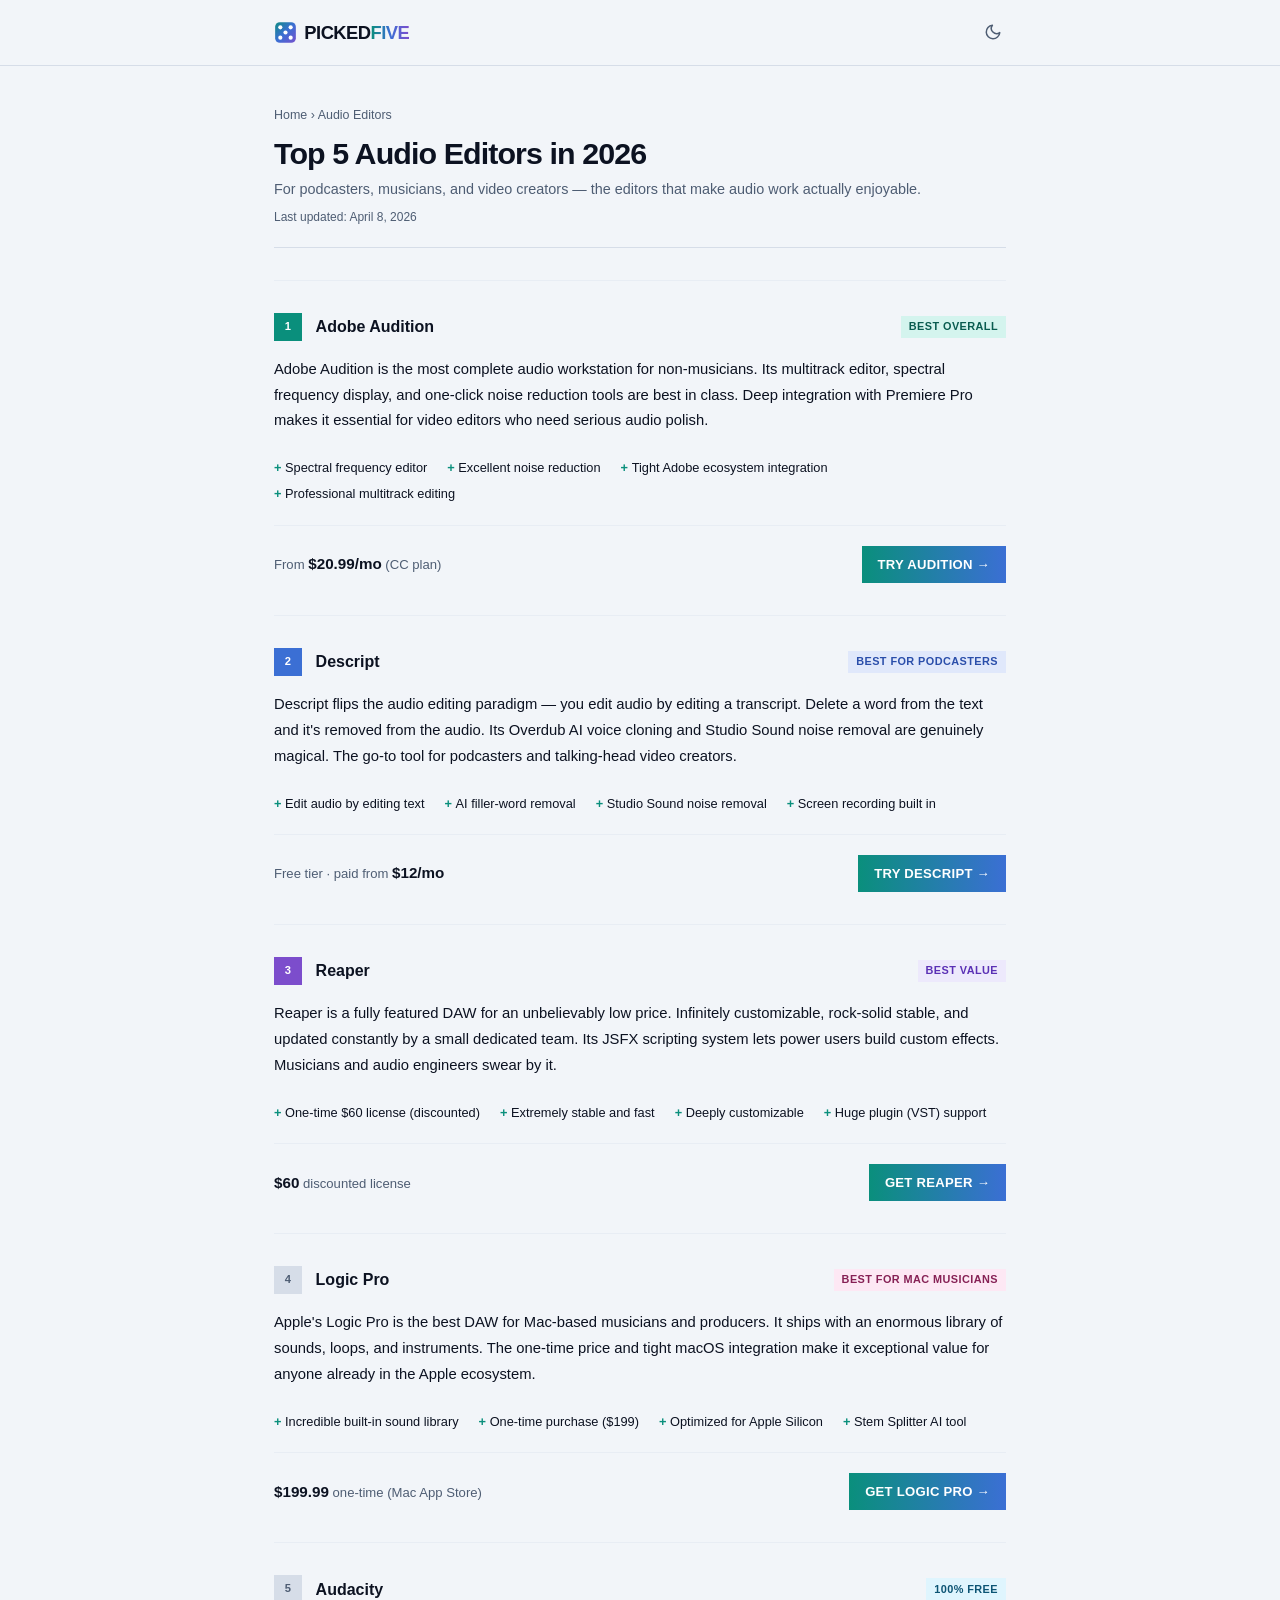
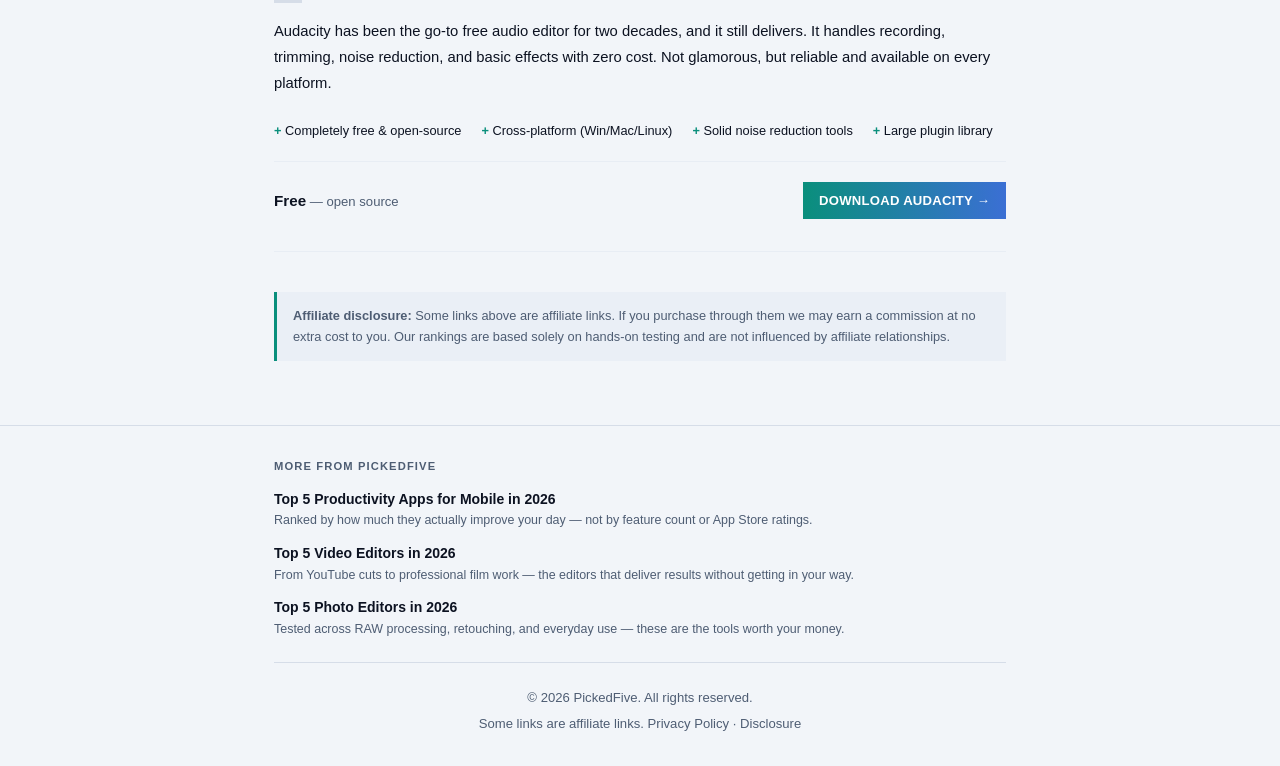
==== commit 4a58aa08: "1" ====
--- a/tops/audio-editors.html
+++ b/tops/audio-editors.html
@@ -5,14 +5,23 @@
   <meta name="viewport" content="width=device-width, initial-scale=1.0" />
   <title>Top 5 Audio Editors in 2026 — PickedFive</title>
   <meta name="description" content="The 5 best audio editors in 2026: Adobe Audition, Audacity, Reaper, Logic Pro, and Descript — tested for podcasters, musicians, and creators." />
+  <link rel="canonical" href="https://pickedfive.com/tops/audio-editors.html" />
+  <meta property="og:type" content="article" />
+  <meta property="og:url" content="https://pickedfive.com/tops/audio-editors.html" />
+  <meta property="og:title" content="Top 5 Audio Editors in 2026 — PickedFive" />
+  <meta property="og:description" content="The 5 best audio editors in 2026: Adobe Audition, Audacity, Reaper, Logic Pro, and Descript — tested for podcasters, musicians, and creators." />
+  <meta name="twitter:card" content="summary" />
+  <meta name="twitter:title" content="Top 5 Audio Editors in 2026 — PickedFive" />
+  <meta name="twitter:description" content="The 5 best audio editors in 2026: Adobe Audition, Audacity, Reaper, Logic Pro, and Descript — tested for podcasters, musicians, and creators." />
   <script>document.documentElement.setAttribute('data-theme',localStorage.getItem('theme')||(window.matchMedia('(prefers-color-scheme:dark)').matches?'dark':'light'));</script>
+  <link rel="icon" href="../favicon.svg" type="image/svg+xml" />
   <link rel="stylesheet" href="../style.css" />
 </head>
 <body>
 
   <header class="site-header">
     <div class="site-wrapper">
-      <a class="site-logo" href="../index.html"><svg class="logo-icon" viewBox="0 0 20 20" fill="none" aria-hidden="true"><circle cx="5" cy="5" r="2.2" fill="url(#pfg)"/><circle cx="15" cy="5" r="2.2" fill="url(#pfg)"/><circle cx="10" cy="10" r="2.2" fill="url(#pfg)"/><circle cx="5" cy="15" r="2.2" fill="url(#pfg)"/><circle cx="15" cy="15" r="2.2" fill="url(#pfg)"/><defs><linearGradient id="pfg" x1="0" y1="0" x2="20" y2="20" gradientUnits="userSpaceOnUse"><stop offset="0%" stop-color="var(--aurora-a)"/><stop offset="50%" stop-color="var(--aurora-b)"/><stop offset="100%" stop-color="var(--aurora-c)"/></linearGradient></defs></svg>Picked<span>Five</span></a>
+      <a class="site-logo" href="../index.html"><svg class="logo-icon" viewBox="0 0 20 20" fill="none" aria-hidden="true"><rect x="1" y="1" width="18" height="18" rx="4" fill="url(#pfg)"/><circle cx="5.5" cy="5.5" r="1.8" fill="white"/><circle cx="14.5" cy="5.5" r="1.8" fill="white"/><circle cx="10" cy="10" r="1.8" fill="white"/><circle cx="5.5" cy="14.5" r="1.8" fill="white"/><circle cx="14.5" cy="14.5" r="1.8" fill="white"/><defs><linearGradient id="pfg" x1="0" y1="0" x2="20" y2="20" gradientUnits="userSpaceOnUse"><stop offset="0%" stop-color="var(--aurora-a)"/><stop offset="50%" stop-color="var(--aurora-b)"/><stop offset="100%" stop-color="var(--aurora-c)"/></linearGradient></defs></svg>Picked<span>Five</span></a>
       <button class="theme-toggle" id="theme-toggle" aria-label="Toggle theme">
         <svg class="icon-sun" width="18" height="18" viewBox="0 0 24 24" fill="none" stroke="currentColor" stroke-width="2" stroke-linecap="round" stroke-linejoin="round" aria-hidden="true"><circle cx="12" cy="12" r="5"/><line x1="12" y1="1" x2="12" y2="3"/><line x1="12" y1="21" x2="12" y2="23"/><line x1="4.22" y1="4.22" x2="5.64" y2="5.64"/><line x1="18.36" y1="18.36" x2="19.78" y2="19.78"/><line x1="1" y1="12" x2="3" y2="12"/><line x1="21" y1="12" x2="23" y2="12"/><line x1="4.22" y1="19.78" x2="5.64" y2="18.36"/><line x1="18.36" y1="5.64" x2="19.78" y2="4.22"/></svg>
         <svg class="icon-moon" width="18" height="18" viewBox="0 0 24 24" fill="none" stroke="currentColor" stroke-width="2" stroke-linecap="round" stroke-linejoin="round" aria-hidden="true"><path d="M21 12.79A9 9 0 1 1 11.21 3 7 7 0 0 0 21 12.79z"/></svg>
